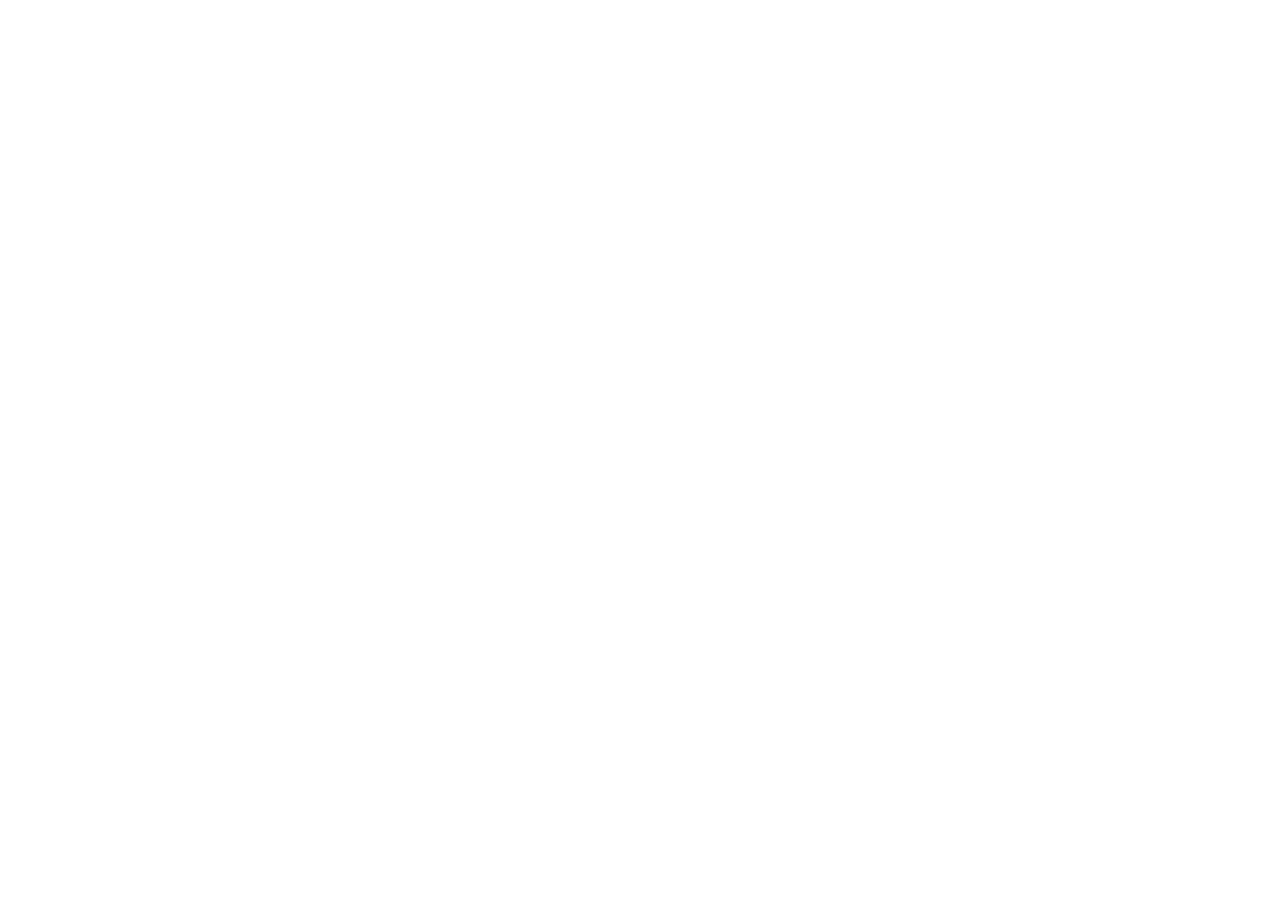
==== index.html @ d9a1915c "Font import" ====
<!DOCTYPE html>
<html lang="en">

<head>
  <meta charset="UTF-8">
  <meta http-equiv="X-UA-Compatible" content="IE=edge">
  <meta name="viewport" content="width=device-width, initial-scale=1.0, viewport-fit=cover">

  <title> Four Card Feature Section | correlucas</title>

  <link rel="icon" href="./images/favicon-32x32.png" type="image/x-icon">

  <link rel="stylesheet" href="./style.css">
</head>

<body>

</body>

</html>
---- style.css ----
@import url('https://fonts.googleapis.com/css2?family=Poppins:wght@200;400;600&display=swap');

* {
  margin: 0;
  padding: 0;
  text-decoration: 0;
  box-sizing: border-box;
  font-size: 16px;
}

/* A elements that don't have a class get default styles */
a:not([class]) {
  text-decoration-skip-ink: auto;
}

/* Make images easier to work with */
img,
picture {
  max-width: 100%;
  display: block;
  line-height: 0;
}

/* Inherit fonts for inputs and buttons */
input,
button,
textarea,
select {
  font: inherit;
}


/* remove all button styles */
button {
  all: unset;
  cursor: pointer;
}

/* colors  */
:root {
  /* primary */
  --dark-cyan: hsla(192, 37%, 48%, 1);
}

body {
  min-height: 100vh;
  line-height: 1.3;
  text-rendering: optimizeSpeed;
  font-family: 'Poppins', sans-serif;
  background-color: var(--white);
}
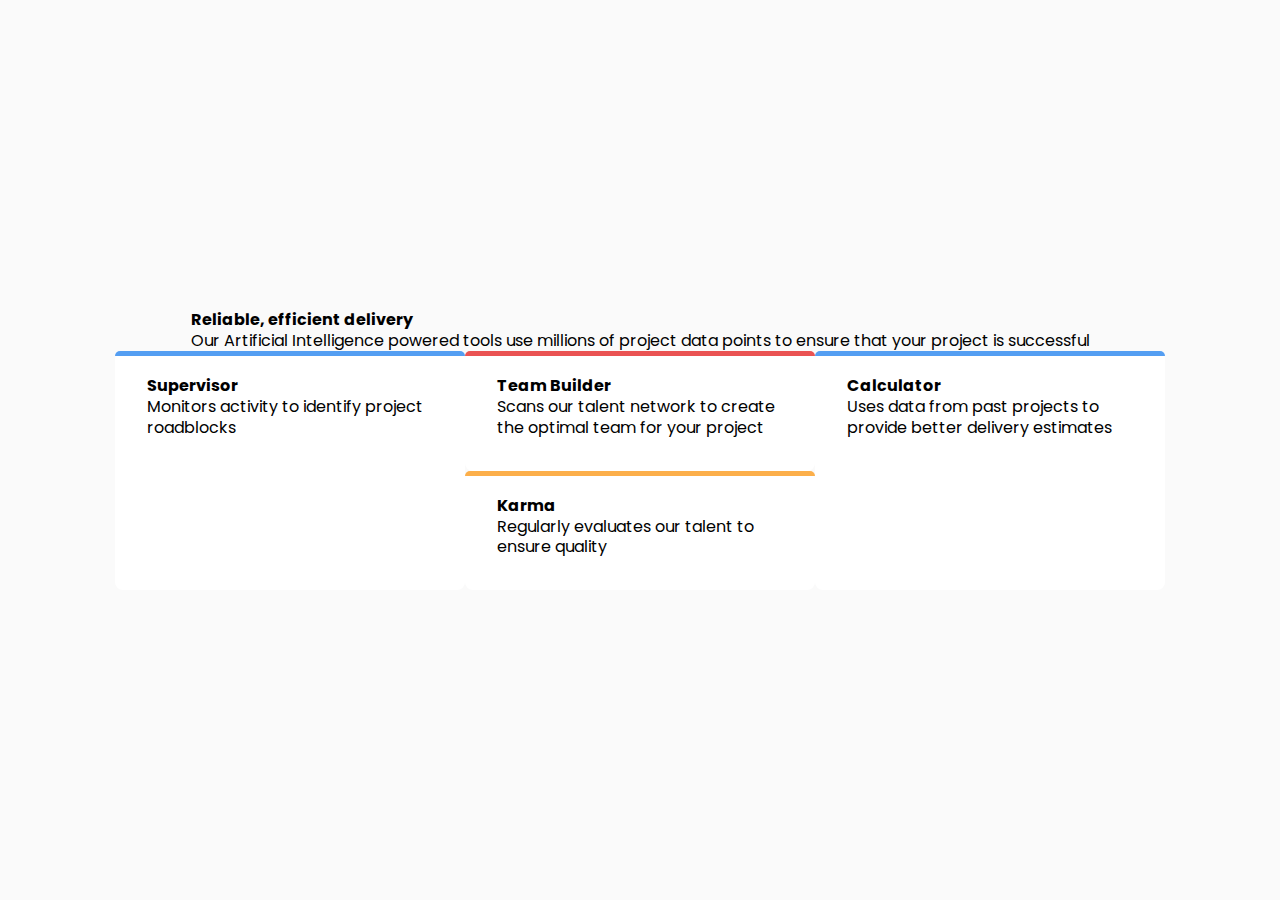
==== commit f8b8fdfa: "card styles, top colored bar, grid setup" ====
--- a/index.html
+++ b/index.html
@@ -14,6 +14,58 @@
 </head>
 
 <body>
+  <!-- hero -->
+  <section class="hero">
+    <h1>Reliable, efficient delivery</h1>
+    <h2></h2>
+    <p>Our Artificial Intelligence powered tools use millions of project data points to ensure that your project is successful</p>
+  </section>
+  <!-- card wrapper -->
+  <section class="card-wrapper">
+
+    <div class="card-blue">
+      <span class="blue"></span>
+      <div class="card-padding">
+        <h3>Supervisor</h3>
+        <p>Monitors activity to identify project roadblocks</p>
+        <!-- <img class="card-icon" src="./images/icon-supervisor.svg" alt="monitor search"> -->
+      </div>
+    </div>
+
+    <div>
+
+      <div class="card-red">
+        <span class="red"></span>
+        <div class="card-padding">
+          <h3>Team Builder</h3>
+          <p>Scans our talent network to create the optimal team for your project</p>
+          <!-- <img class="card-icon" src="./images/icon-team-builder.svg" alt="team builder"> -->
+        </div>
+      </div>
+
+      <div class="card-yellow">
+        <span class="yellow"></span>
+        <div class="card-padding">
+          <h3>Karma</h3>
+          <p>Regularly evaluates our talent to ensure quality</p>
+          <!-- <img class="card-icon" src="./images/icon-karma.svg" alt="lamp idea"> -->
+        </div>
+      </div>
+    </div>
+
+    <div class="card-blue">
+      <span class="blue"></span>
+      <div class="card-padding">
+        <h3>Calculator</h3>
+        <p>Uses data from past projects to provide better delivery estimates</p>
+        <!-- <img class="card-icon" src="./images/icon-calculator.svg" alt="calculator"> -->
+      </div>
+    </div>
+
+
+
+  </section>
+
 
 </body>
 
--- a/style.css
+++ b/style.css
@@ -29,7 +29,6 @@
   font: inherit;
 }
 
-
 /* remove all button styles */
 button {
   all: unset;
@@ -39,13 +38,75 @@
 /* colors  */
 :root {
   /* primary */
-  --dark-cyan: hsla(192, 37%, 48%, 1);
+  --red: hsla(0, 78%, 62%, 1);
+  --cyan: hsla(180, 62%, 55%, 1);
+  --blue: hsla(212, 86%, 64%, 1);
+  --yellow: hsla(34, 97%, 64%, 1);
+  --black: hsla(234, 12%, 34%, 1);
+  --bg: hsla(0, 0%, 98%, 1);
 }
 
 body {
+  display: flex;
+  flex-direction: column;
+  align-items: center;
+  justify-content: center;
+
   min-height: 100vh;
   line-height: 1.3;
   text-rendering: optimizeSpeed;
   font-family: 'Poppins', sans-serif;
-  background-color: var(--white);
+  background-color: var(--bg);
+}
+
+.card-wrapper {
+  display: grid;
+  grid-template-columns: repeat(3, 1fr);
+  max-width: 1110px;
+}
+
+.card-red,
+.card-blue,
+.card-yellow,
+.card-cyan {
+  display: flex;
+  flex-direction: column;
+  background: white;
+  gap: 20px;
+  border-radius: 8px;
+  max-width: 350px;
+}
+
+.card-padding {
+  padding: 0 32px 32px 32px;
+}
+
+span {
+  display: flex;
+  height: 5px;
+  width: 100%;
+  border-radius: 8px 8px 0 0;
+  transition: 0.5s;
+}
+
+span:hover {
+  width: 50%;
+  transition: 0.5s;
+  border-radius: 0;
+}
+
+.red {
+  background-color: var(--red);
+}
+
+.blue {
+  background-color: var(--blue);
+}
+
+.cyan {
+  background-color: var(--cyan);
+}
+
+.yellow {
+  background-color: var(--yellow);
 }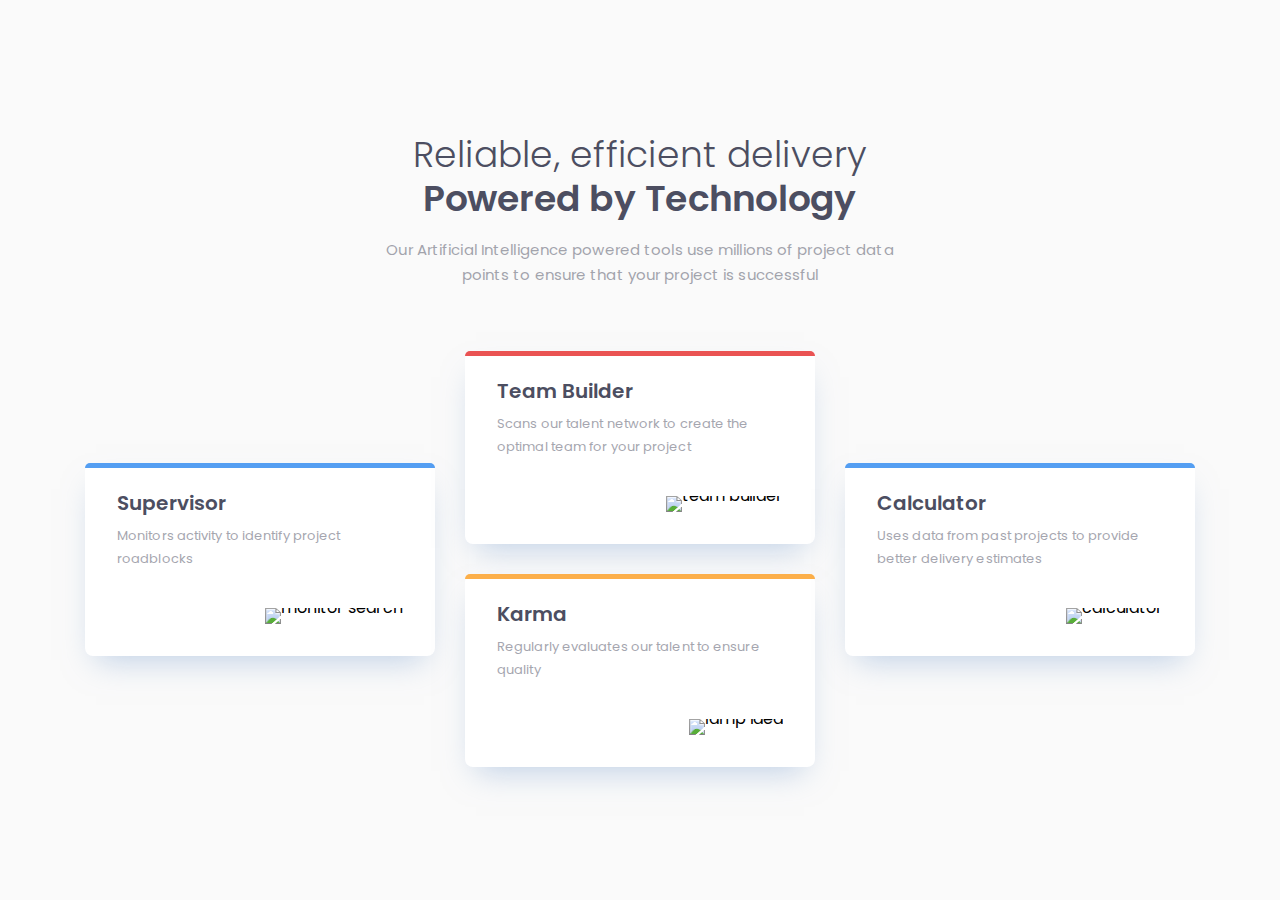
==== commit bfe777ae: "Layout for mobile, breakpoints with 700px, 550px and 300px responsive" ====
--- a/index.html
+++ b/index.html
@@ -14,58 +14,74 @@
 </head>
 
 <body>
-  <!-- hero -->
-  <section class="hero">
-    <h1>Reliable, efficient delivery</h1>
-    <h2></h2>
-    <p>Our Artificial Intelligence powered tools use millions of project data points to ensure that your project is successful</p>
-  </section>
-  <!-- card wrapper -->
-  <section class="card-wrapper">
+  <!-- container -->
+  <div class="container">
 
-    <div class="card-blue">
-      <span class="blue"></span>
-      <div class="card-padding">
-        <h3>Supervisor</h3>
-        <p>Monitors activity to identify project roadblocks</p>
-        <!-- <img class="card-icon" src="./images/icon-supervisor.svg" alt="monitor search"> -->
-      </div>
-    </div>
+    <!-- hero -->
+    <section class="hero">
+      <h1>Reliable, efficient delivery</h1>
+      <h2 class="bold">Powered by Technology</h2>
+      <p>Our Artificial Intelligence powered tools use millions of project data points to ensure that your project is successful</p>
+    </section>
+    <!-- card wrapper -->
+    <section class="card-wrapper">
 
-    <div>
-
-      <div class="card-red">
-        <span class="red"></span>
+      <!-- blue card -->
+      <div class="card">
+        <span class="blue"></span>
         <div class="card-padding">
-          <h3>Team Builder</h3>
-          <p>Scans our talent network to create the optimal team for your project</p>
-          <!-- <img class="card-icon" src="./images/icon-team-builder.svg" alt="team builder"> -->
+          <h3>Supervisor</h3>
+          <p>Monitors activity to identify project roadblocks</p>
+          <div class="card-icon">
+            <img src="./images/icon-supervisor.svg" alt="monitor search">
+          </div>
         </div>
       </div>
 
-      <div class="card-yellow">
-        <span class="yellow"></span>
-        <div class="card-padding">
-          <h3>Karma</h3>
-          <p>Regularly evaluates our talent to ensure quality</p>
-          <!-- <img class="card-icon" src="./images/icon-karma.svg" alt="lamp idea"> -->
+
+      <!-- center column -->
+      <div>
+        <!-- red card -->
+        <div class="card">
+          <span class="red"></span>
+          <div class="card-padding">
+            <h3>Team Builder</h3>
+            <p>Scans our talent network to create the optimal team for your project</p>
+            <div class="card-icon">
+              <img src="./images/icon-team-builder.svg" alt="team builder">
+            </div>
+          </div>
+        </div>
+
+        <span class="gap-30px"></span>
+
+        <!-- yellow card -->
+        <div class="card">
+          <span class="yellow"></span>
+          <div class="card-padding">
+            <h3>Karma</h3>
+            <p>Regularly evaluates our talent to ensure quality</p>
+            <div class="card-icon">
+              <img src="./images/icon-karma.svg" alt="lamp idea">
+            </div>
+          </div>
         </div>
       </div>
-    </div>
 
-    <div class="card-blue">
-      <span class="blue"></span>
-      <div class="card-padding">
-        <h3>Calculator</h3>
-        <p>Uses data from past projects to provide better delivery estimates</p>
-        <!-- <img class="card-icon" src="./images/icon-calculator.svg" alt="calculator"> -->
+      <!-- blue card -->
+      <div class="card">
+        <span class="blue"></span>
+        <div class="card-padding">
+          <h3>Calculator</h3>
+          <p>Uses data from past projects to provide better delivery estimates</p>
+          <div class="card-icon">
+            <img src="./images/icon-calculator.svg" alt="calculator">
+          </div>
+        </div>
       </div>
-    </div>
 
-
-
-  </section>
-
+    </section>
+  </div>
 
 </body>
 
--- a/style.css
+++ b/style.css
@@ -59,26 +59,93 @@
   background-color: var(--bg);
 }
 
+/* container */
+
+.container {
+  margin: 80px;
+}
+
+/* hero */
+
+h1,
+.bold {
+  font-weight: 300;
+  font-size: 36px;
+  line-height: 44px;
+  text-align: center;
+  letter-spacing: 0.25px;
+  color: var(--black);
+}
+
+.bold {
+  font-weight: 600;
+}
+
+.hero p {
+  max-width: 540px;
+  margin: 0 auto;
+  font-weight: 400;
+  font-size: 15px;
+  line-height: 25px;
+  text-align: center;
+  letter-spacing: 0.104167px;
+  color: var(--black);
+  opacity: 0.5;
+  padding-top: 16px;
+}
+
+
+/* card */
+
 .card-wrapper {
   display: grid;
   grid-template-columns: repeat(3, 1fr);
+  justify-items: center;
+  align-items: center;
+  gap: 30px;
   max-width: 1110px;
-}
-
-.card-red,
-.card-blue,
-.card-yellow,
-.card-cyan {
+  padding-top: 64px;
+}
+
+.card {
   display: flex;
   flex-direction: column;
   background: white;
   gap: 20px;
   border-radius: 8px;
   max-width: 350px;
+  box-shadow: 0px 15px 30px -11px rgba(131, 166, 210, 0.5);
+}
+
+.card h3 {
+  font-weight: 600;
+  font-size: 20px;
+  line-height: 30px;
+  color: var(--black);
+}
+
+.card p {
+  font-weight: 400;
+  font-size: 13px;
+  line-height: 23px;
+  letter-spacing: 0.0902778px;
+  color: var(--black);
+  opacity: 0.5;
+  padding-top: 6px;
+}
+
+.card-icon {
+  display: flex;
+  justify-content: flex-end;
+  padding-top: 38px;
 }
 
 .card-padding {
   padding: 0 32px 32px 32px;
+}
+
+.gap-30px {
+  padding-top: 30px;
 }
 
 span {
@@ -90,7 +157,7 @@
 }
 
 span:hover {
-  width: 50%;
+  height: 80%;
   transition: 0.5s;
   border-radius: 0;
 }
@@ -109,4 +176,55 @@
 
 .yellow {
   background-color: var(--yellow);
+}
+
+
+@media (max-width: 900px) {
+  .card-icon {
+    justify-content: flex-start;
+  }
+}
+
+@media (max-width: 700px) {
+  .card-icon {
+    justify-content: flex-end;
+  }
+
+  .card-wrapper {
+    grid-template-columns: 1fr;
+  }
+}
+
+@media (max-width: 550px) {
+
+  .container {
+    margin: 85px 32px;
+  }
+
+  h1,
+  .bold {
+    font-size: 24px;
+    line-height: 36px;
+    letter-spacing: 0.166667px;
+  }
+
+  .hero p {
+    max-width: 320px;
+    font-size: 15px;
+    line-height: 25px;
+  }
+
+  .card-icon {
+    padding-top: 33px;
+  }
+}
+
+@media (max-width: 300px) {
+  .card {
+    text-align: center;
+  }
+
+  .card-icon {
+    justify-content: center;
+  }
 }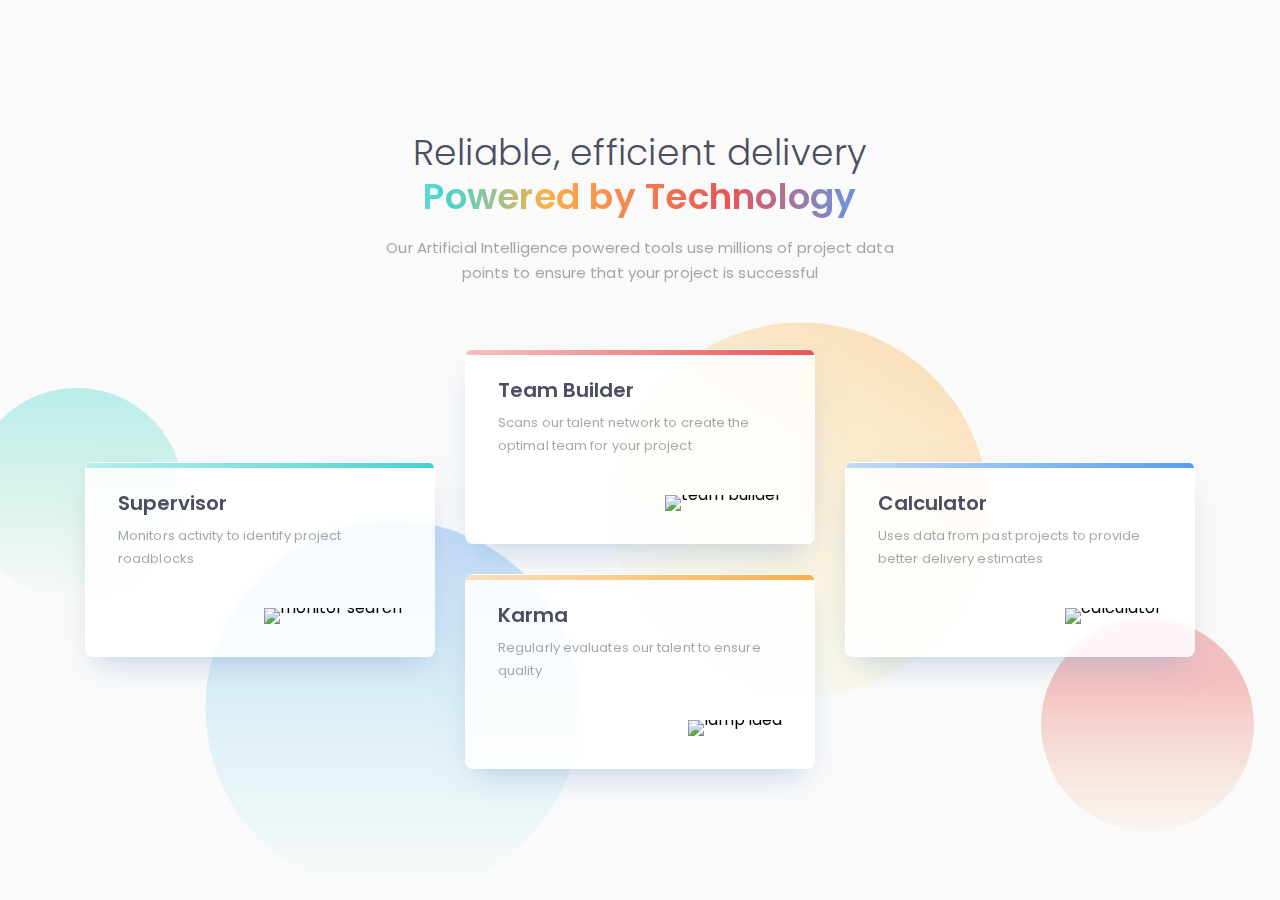
==== commit 185d29e8: "Update index.html" ====
--- a/index.html
+++ b/index.html
@@ -18,19 +18,19 @@
   <div class="container">
 
     <!-- hero -->
-    <section class="hero">
+    <section class="hero" aria-label="hero section">
       <h1>Reliable, efficient delivery</h1>
       <h2 class="bold">Powered by Technology</h2>
       <p>Our Artificial Intelligence powered tools use millions of project data points to ensure that your project is successful</p>
     </section>
     <!-- card wrapper -->
-    <section class="card-wrapper">
+    <section class="card-wrapper" aria-label="cards">
 
-      <!-- blue card -->
-      <div class="card">
-        <span class="blue"></span>
+      <!-- cyan card -->
+      <div class="card card-cyan">
+        <span></span>
         <div class="card-padding">
-          <h3>Supervisor</h3>
+          <h3 class="h3-cyan">Supervisor</h3>
           <p>Monitors activity to identify project roadblocks</p>
           <div class="card-icon">
             <img src="./images/icon-supervisor.svg" alt="monitor search">
@@ -42,10 +42,10 @@
       <!-- center column -->
       <div>
         <!-- red card -->
-        <div class="card">
-          <span class="red"></span>
+        <div class="card card-red">
+          <span></span>
           <div class="card-padding">
-            <h3>Team Builder</h3>
+            <h3 class="h3-red">Team Builder</h3>
             <p>Scans our talent network to create the optimal team for your project</p>
             <div class="card-icon">
               <img src="./images/icon-team-builder.svg" alt="team builder">
@@ -56,10 +56,10 @@
         <span class="gap-30px"></span>
 
         <!-- yellow card -->
-        <div class="card">
-          <span class="yellow"></span>
+        <div class="card card-yellow">
+          <span></span>
           <div class="card-padding">
-            <h3>Karma</h3>
+            <h3 class="h3-yellow">Karma</h3>
             <p>Regularly evaluates our talent to ensure quality</p>
             <div class="card-icon">
               <img src="./images/icon-karma.svg" alt="lamp idea">
@@ -69,10 +69,10 @@
       </div>
 
       <!-- blue card -->
-      <div class="card">
-        <span class="blue"></span>
+      <div class="card card-blue">
+        <span></span>
         <div class="card-padding">
-          <h3>Calculator</h3>
+          <h3 class="h3-blue">Calculator</h3>
           <p>Uses data from past projects to provide better delivery estimates</p>
           <div class="card-icon">
             <img src="./images/icon-calculator.svg" alt="calculator">
@@ -85,4 +85,4 @@
 
 </body>
 
-</html>+</html>
--- a/style.css
+++ b/style.css
@@ -51,7 +51,11 @@
   flex-direction: column;
   align-items: center;
   justify-content: center;
-
+  background-image: url(./images/bg.svg);
+  background-position: center top -60px;
+  background-attachment: fixed;
+  background-repeat: no-repeat;
+  background-size: cover;
   min-height: 100vh;
   line-height: 1.3;
   text-rendering: optimizeSpeed;
@@ -69,12 +73,34 @@
 
 h1,
 .bold {
+  max-width: 540px;
+  margin: 0 auto;
   font-weight: 300;
   font-size: 36px;
   line-height: 44px;
   text-align: center;
   letter-spacing: 0.25px;
   color: var(--black);
+}
+
+
+.bold {
+  background: linear-gradient(90.2deg, #AAEAE9 0.17%, #44D3D2 13.94%, #FCAE4A 32.99%, #EA5454 66.13%, #549EF2 92.81%, #E7EEF5 101.81%);
+  -webkit-background-clip: text;
+  -webkit-text-fill-color: transparent;
+  background-clip: text;
+  text-fill-color: transparent;
+}
+
+.bold:after {
+  content: "";
+  display: flex;
+  margin: 0 auto;
+  height: 4px;
+  width: 540px;
+  margin-top: 4px;
+  transition: 0.3s;
+  position: absolute;
 }
 
 .bold {
@@ -110,11 +136,44 @@
 .card {
   display: flex;
   flex-direction: column;
-  background: white;
+  max-width: 350px;
   gap: 20px;
+
   border-radius: 8px;
-  max-width: 350px;
+  background: rgba(255, 255, 255, 0.85);
+  border: 1px solid rgba(255, 255, 255, 0.2);
   box-shadow: 0px 15px 30px -11px rgba(131, 166, 210, 0.5);
+  backdrop-filter: blur(2px);
+  -webkit-backdrop-filter: blur(2px);
+  transition: ease-out 0.7s;
+  position: relative;
+}
+
+.card:hover {
+  background: rgba(255, 255, 255, 0.1);
+  backdrop-filter: blur(15px);
+  -webkit-backdrop-filter: blur(15px);
+  box-shadow: 0px 15px 42px -11px rgba(131, 166, 210, 0.4);
+  border: 1.5px solid rgba(255, 255, 255, 1);
+  filter: saturate(1.5);
+  transition: cubic-bezier(0.77, 0, 0.175, 1) 0.4s;
+}
+
+.card-red::before,
+.card-blue::before,
+.card-cyan::before,
+.card-yellow::before {
+  content: " ";
+  width: 100%;
+  height: 5px;
+  border-radius: 8px 8px 0 0;
+  transition: cubic-bezier(0.77, 0, 0.175, 1) 0.7s;
+  position: absolute;
+}
+
+.card:hover:before {
+  transition: ease 0.3s;
+  height: 15px;
 }
 
 .card h3 {
@@ -140,6 +199,37 @@
   padding-top: 38px;
 }
 
+.h3-red,
+.h3-blue,
+.h3-yellow,
+.h3-cyan {
+  transition: ease 0.8s;
+}
+
+.h3-red:hover {
+  color: var(--red);
+  transition: ease 0.3s;
+}
+
+.h3-blue:hover {
+  color: var(--blue);
+  transition: ease 0.3s;
+}
+
+.h3-yellow:hover {
+  color: var(--yellow);
+  transition: ease 0.3s;
+}
+
+.h3-cyan:hover {
+  color: var(--cyan);
+  transition: ease 0.3s;
+}
+
+.card-padding h3:hover~.card-icon {
+  filter: blur(2px);
+}
+
 .card-padding {
   padding: 0 32px 32px 32px;
 }
@@ -156,36 +246,88 @@
   transition: 0.5s;
 }
 
-span:hover {
-  height: 80%;
-  transition: 0.5s;
-  border-radius: 0;
-}
-
-.red {
-  background-color: var(--red);
-}
-
-.blue {
-  background-color: var(--blue);
-}
-
-.cyan {
-  background-color: var(--cyan);
-}
-
-.yellow {
-  background-color: var(--yellow);
-}
-
+/* colors  */
+.red,
+.card-red::before {
+  background: linear-gradient(270deg, #EA5454 0%, rgba(255, 255, 255, 0) 157.91%);
+}
+
+.blue,
+.card-blue::before {
+  background: linear-gradient(270deg, #549EF2 0%, rgba(255, 255, 255, 0) 157.91%);
+}
+
+.cyan,
+.card-cyan::before {
+  background: linear-gradient(270deg, #44D3D2 0%, rgba(68, 211, 210, 0) 157.91%);
+}
+
+.yellow,
+.card-yellow::before {
+  background: linear-gradient(270deg, #FCAE4A 0%, rgba(255, 255, 255, 0) 157.91%);
+}
+
+
+.card-red:hover {
+  transform: translateY(-20px);
+  transition: cubic-bezier(0.77, 0, 0.175, 1) 0.4s;
+}
+
+.card-yellow:hover {
+  transform: translateY(20px);
+  transition: cubic-bezier(0.77, 0, 0.175, 1) 0.4s;
+}
+
+.card-blue:hover {
+  transform: translateX(20px);
+  transition: cubic-bezier(0.77, 0, 0.175, 1) 0.4s;
+}
+
+.card-cyan:hover {
+  transform: translateX(-20px);
+  transition: cubic-bezier(0.77, 0, 0.175, 1) 0.4s;
+}
+
+/* breakpoints */
+
+@media (max-width: 1500px) {
+  body {
+    background-position: center top 60px;
+  }
+}
 
 @media (max-width: 900px) {
+  .card-wrapper {
+    justify-items: stretch;
+  }
+
+  .card {
+    max-width: 100%;
+  }
+
   .card-icon {
     justify-content: flex-start;
   }
 }
 
-@media (max-width: 700px) {
+/* mobile */
+
+@media (max-width: 740px) {
+  /* body {
+    background-size: cover;
+    background-image: url(./images/bg-mobile.svg);
+    background-position: center;
+  } */
+
+  h1,
+  .bold {
+    font-size: 32px;
+  }
+
+  .hero p {
+    font-size: 14px;
+  }
+
   .card-icon {
     justify-content: flex-end;
   }
@@ -193,9 +335,25 @@
   .card-wrapper {
     grid-template-columns: 1fr;
   }
-}
-
-@media (max-width: 550px) {
+
+  .card-red:hover,
+  .card-cyan:hover,
+  .card-yellow:hover,
+  .card-blue:hover {
+    transform: translateX(20px);
+  }
+}
+
+@media (max-width: 600px) {
+
+  h1,
+  .bold {
+    font-size: 26px;
+    line-height: 32px;
+  }
+}
+
+@media (max-width: 400px) {
 
   .container {
     margin: 85px 32px;
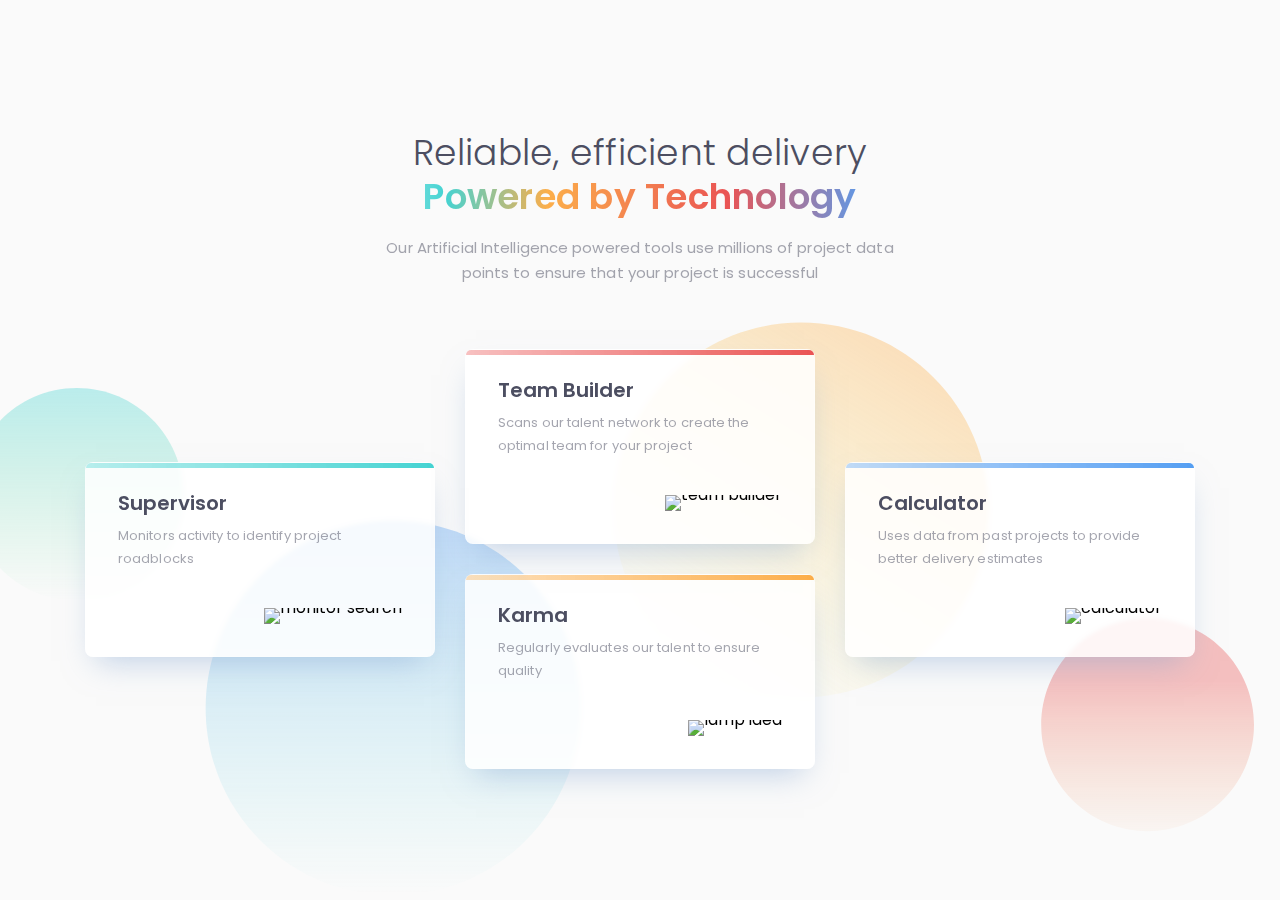
==== commit 75270d0a: "fixed" ====
--- a/index.html
+++ b/index.html
@@ -15,10 +15,10 @@
 
 <body>
   <!-- container -->
-  <div class="container">
+  <div class="container" role="main">
 
     <!-- hero -->
-    <section class="hero" aria-label="hero section">
+    <section class="hero" aria-label="hero">
       <h1>Reliable, efficient delivery</h1>
       <h2 class="bold">Powered by Technology</h2>
       <p>Our Artificial Intelligence powered tools use millions of project data points to ensure that your project is successful</p>
@@ -58,7 +58,7 @@
         <!-- yellow card -->
         <div class="card card-yellow">
           <span></span>
-          <div class="card-padding">
+          <div class="card-padding gap-top">
             <h3 class="h3-yellow">Karma</h3>
             <p>Regularly evaluates our talent to ensure quality</p>
             <div class="card-icon">
@@ -85,4 +85,4 @@
 
 </body>
 
-</html>
+</html>--- a/style.css
+++ b/style.css
@@ -5,7 +5,7 @@
   padding: 0;
   text-decoration: 0;
   box-sizing: border-box;
-  font-size: 16px;
+  font-size: 1rem;
 }
 
 /* A elements that don't have a class get default styles */
@@ -52,7 +52,7 @@
   align-items: center;
   justify-content: center;
   background-image: url(./images/bg.svg);
-  background-position: center top -60px;
+  background-position: center top -3.75rem;
   background-attachment: fixed;
   background-repeat: no-repeat;
   background-size: cover;
@@ -66,20 +66,20 @@
 /* container */
 
 .container {
-  margin: 80px;
+  margin: 5rem;
 }
 
 /* hero */
 
 h1,
 .bold {
-  max-width: 540px;
+  max-width: 33.75rem;
   margin: 0 auto;
   font-weight: 300;
-  font-size: 36px;
-  line-height: 44px;
+  font-size: 2.25rem;
+  line-height: 2.75rem;
   text-align: center;
-  letter-spacing: 0.25px;
+  letter-spacing: 0.0156rem;
   color: var(--black);
 }
 
@@ -96,9 +96,9 @@
   content: "";
   display: flex;
   margin: 0 auto;
-  height: 4px;
-  width: 540px;
-  margin-top: 4px;
+  height: 0.25rem;
+  /* width: 33.75rem; */
+  margin-top: 0.25rem;
   transition: 0.3s;
   position: absolute;
 }
@@ -108,16 +108,16 @@
 }
 
 .hero p {
-  max-width: 540px;
+  max-width: 33.75rem;
   margin: 0 auto;
   font-weight: 400;
-  font-size: 15px;
-  line-height: 25px;
+  font-size: 0.9375rem;
+  line-height: 1.5625rem;
   text-align: center;
-  letter-spacing: 0.104167px;
+  letter-spacing: 0.0065rem;
   color: var(--black);
   opacity: 0.5;
-  padding-top: 16px;
+  padding-top: 1rem;
 }
 
 
@@ -128,33 +128,33 @@
   grid-template-columns: repeat(3, 1fr);
   justify-items: center;
   align-items: center;
-  gap: 30px;
-  max-width: 1110px;
-  padding-top: 64px;
+  gap: 1.875rem;
+  max-width: 69.375rem;
+  padding-top: 4rem;
 }
 
 .card {
   display: flex;
   flex-direction: column;
-  max-width: 350px;
-  gap: 20px;
-
-  border-radius: 8px;
+  max-width: 21.875rem;
+  gap: 1.25rem;
+
+  border-radius: 0.5rem;
   background: rgba(255, 255, 255, 0.85);
-  border: 1px solid rgba(255, 255, 255, 0.2);
-  box-shadow: 0px 15px 30px -11px rgba(131, 166, 210, 0.5);
-  backdrop-filter: blur(2px);
-  -webkit-backdrop-filter: blur(2px);
+  border: 0.0625rem solid rgba(255, 255, 255, 0.2);
+  box-shadow: 0rem 0.9375rem 1.875rem -0.6875rem rgba(131, 166, 210, 0.5);
+  backdrop-filter: blur(0.125rem);
+  -webkit-backdrop-filter: blur(0.125rem);
   transition: ease-out 0.7s;
   position: relative;
 }
 
 .card:hover {
   background: rgba(255, 255, 255, 0.1);
-  backdrop-filter: blur(15px);
-  -webkit-backdrop-filter: blur(15px);
-  box-shadow: 0px 15px 42px -11px rgba(131, 166, 210, 0.4);
-  border: 1.5px solid rgba(255, 255, 255, 1);
+  backdrop-filter: blur(0.9375rem);
+  -webkit-backdrop-filter: blur(0.9375rem);
+  box-shadow: 0rem 0.9375rem 2.625rem -0.6875rem rgba(131, 166, 210, 0.4);
+  border: 0.0938rem solid rgba(255, 255, 255, 1);
   filter: saturate(1.5);
   transition: cubic-bezier(0.77, 0, 0.175, 1) 0.4s;
 }
@@ -165,38 +165,38 @@
 .card-yellow::before {
   content: " ";
   width: 100%;
-  height: 5px;
-  border-radius: 8px 8px 0 0;
+  height: 0.3125rem;
+  border-radius: 0.5rem 0.5rem 0 0;
   transition: cubic-bezier(0.77, 0, 0.175, 1) 0.7s;
   position: absolute;
 }
 
 .card:hover:before {
   transition: ease 0.3s;
-  height: 15px;
+  height: 0.9375rem;
 }
 
 .card h3 {
   font-weight: 600;
-  font-size: 20px;
-  line-height: 30px;
+  font-size: 1.25rem;
+  line-height: 1.875rem;
   color: var(--black);
 }
 
 .card p {
   font-weight: 400;
-  font-size: 13px;
-  line-height: 23px;
-  letter-spacing: 0.0902778px;
+  font-size: 0.8125rem;
+  line-height: 1.4375rem;
+  letter-spacing: 0.0056rem;
   color: var(--black);
   opacity: 0.5;
-  padding-top: 6px;
+  padding-top: 0.375rem;
 }
 
 .card-icon {
   display: flex;
   justify-content: flex-end;
-  padding-top: 38px;
+  padding-top: 2.375rem;
 }
 
 .h3-red,
@@ -227,22 +227,22 @@
 }
 
 .card-padding h3:hover~.card-icon {
-  filter: blur(2px);
+  filter: blur(0.125rem);
 }
 
 .card-padding {
-  padding: 0 32px 32px 32px;
+  padding: 0 2rem 2rem 2rem;
 }
 
 .gap-30px {
-  padding-top: 30px;
+  padding-top: 1.875rem;
 }
 
 span {
   display: flex;
-  height: 5px;
+  height: 0.3125rem;
   width: 100%;
-  border-radius: 8px 8px 0 0;
+  border-radius: 0.5rem 0.5rem 0 0;
   transition: 0.5s;
 }
 
@@ -269,34 +269,34 @@
 
 
 .card-red:hover {
-  transform: translateY(-20px);
+  transform: translateY(-1.25rem);
   transition: cubic-bezier(0.77, 0, 0.175, 1) 0.4s;
 }
 
 .card-yellow:hover {
-  transform: translateY(20px);
+  transform: translateY(1.25rem);
   transition: cubic-bezier(0.77, 0, 0.175, 1) 0.4s;
 }
 
 .card-blue:hover {
-  transform: translateX(20px);
+  transform: translateX(1.25rem);
   transition: cubic-bezier(0.77, 0, 0.175, 1) 0.4s;
 }
 
 .card-cyan:hover {
-  transform: translateX(-20px);
+  transform: translateX(-1.25rem);
   transition: cubic-bezier(0.77, 0, 0.175, 1) 0.4s;
 }
 
 /* breakpoints */
 
-@media (max-width: 1500px) {
+@media (max-width: 93.75rem) {
   body {
-    background-position: center top 60px;
-  }
-}
-
-@media (max-width: 900px) {
+    background-position: center top 3.75rem;
+  }
+}
+
+@media (max-width: 56.25rem) {
   .card-wrapper {
     justify-items: stretch;
   }
@@ -312,7 +312,7 @@
 
 /* mobile */
 
-@media (max-width: 740px) {
+@media (max-width: 46.25rem) {
   /* body {
     background-size: cover;
     background-image: url(./images/bg-mobile.svg);
@@ -321,11 +321,11 @@
 
   h1,
   .bold {
-    font-size: 32px;
+    font-size: 2rem;
   }
 
   .hero p {
-    font-size: 14px;
+    font-size: 0.875rem;
   }
 
   .card-icon {
@@ -340,44 +340,44 @@
   .card-cyan:hover,
   .card-yellow:hover,
   .card-blue:hover {
-    transform: translateX(20px);
-  }
-}
-
-@media (max-width: 600px) {
+    transform: translateX(1.25rem);
+  }
+}
+
+@media (max-width: 37.5rem) {
 
   h1,
   .bold {
-    font-size: 26px;
-    line-height: 32px;
-  }
-}
-
-@media (max-width: 400px) {
+    font-size: 1.625rem;
+    line-height: 2rem;
+  }
+}
+
+@media (max-width: 25rem) {
 
   .container {
-    margin: 85px 32px;
+    margin: 5.3125rem 2rem;
   }
 
   h1,
   .bold {
-    font-size: 24px;
-    line-height: 36px;
-    letter-spacing: 0.166667px;
+    font-size: 1.5rem;
+    line-height: 2.25rem;
+    letter-spacing: 0.0104rem;
   }
 
   .hero p {
-    max-width: 320px;
-    font-size: 15px;
-    line-height: 25px;
+    max-width: 20rem;
+    font-size: 0.9375rem;
+    line-height: 1.5625rem;
   }
 
   .card-icon {
-    padding-top: 33px;
-  }
-}
-
-@media (max-width: 300px) {
+    padding-top: 2.0625rem;
+  }
+}
+
+@media (max-width: 18.75rem) {
   .card {
     text-align: center;
   }
